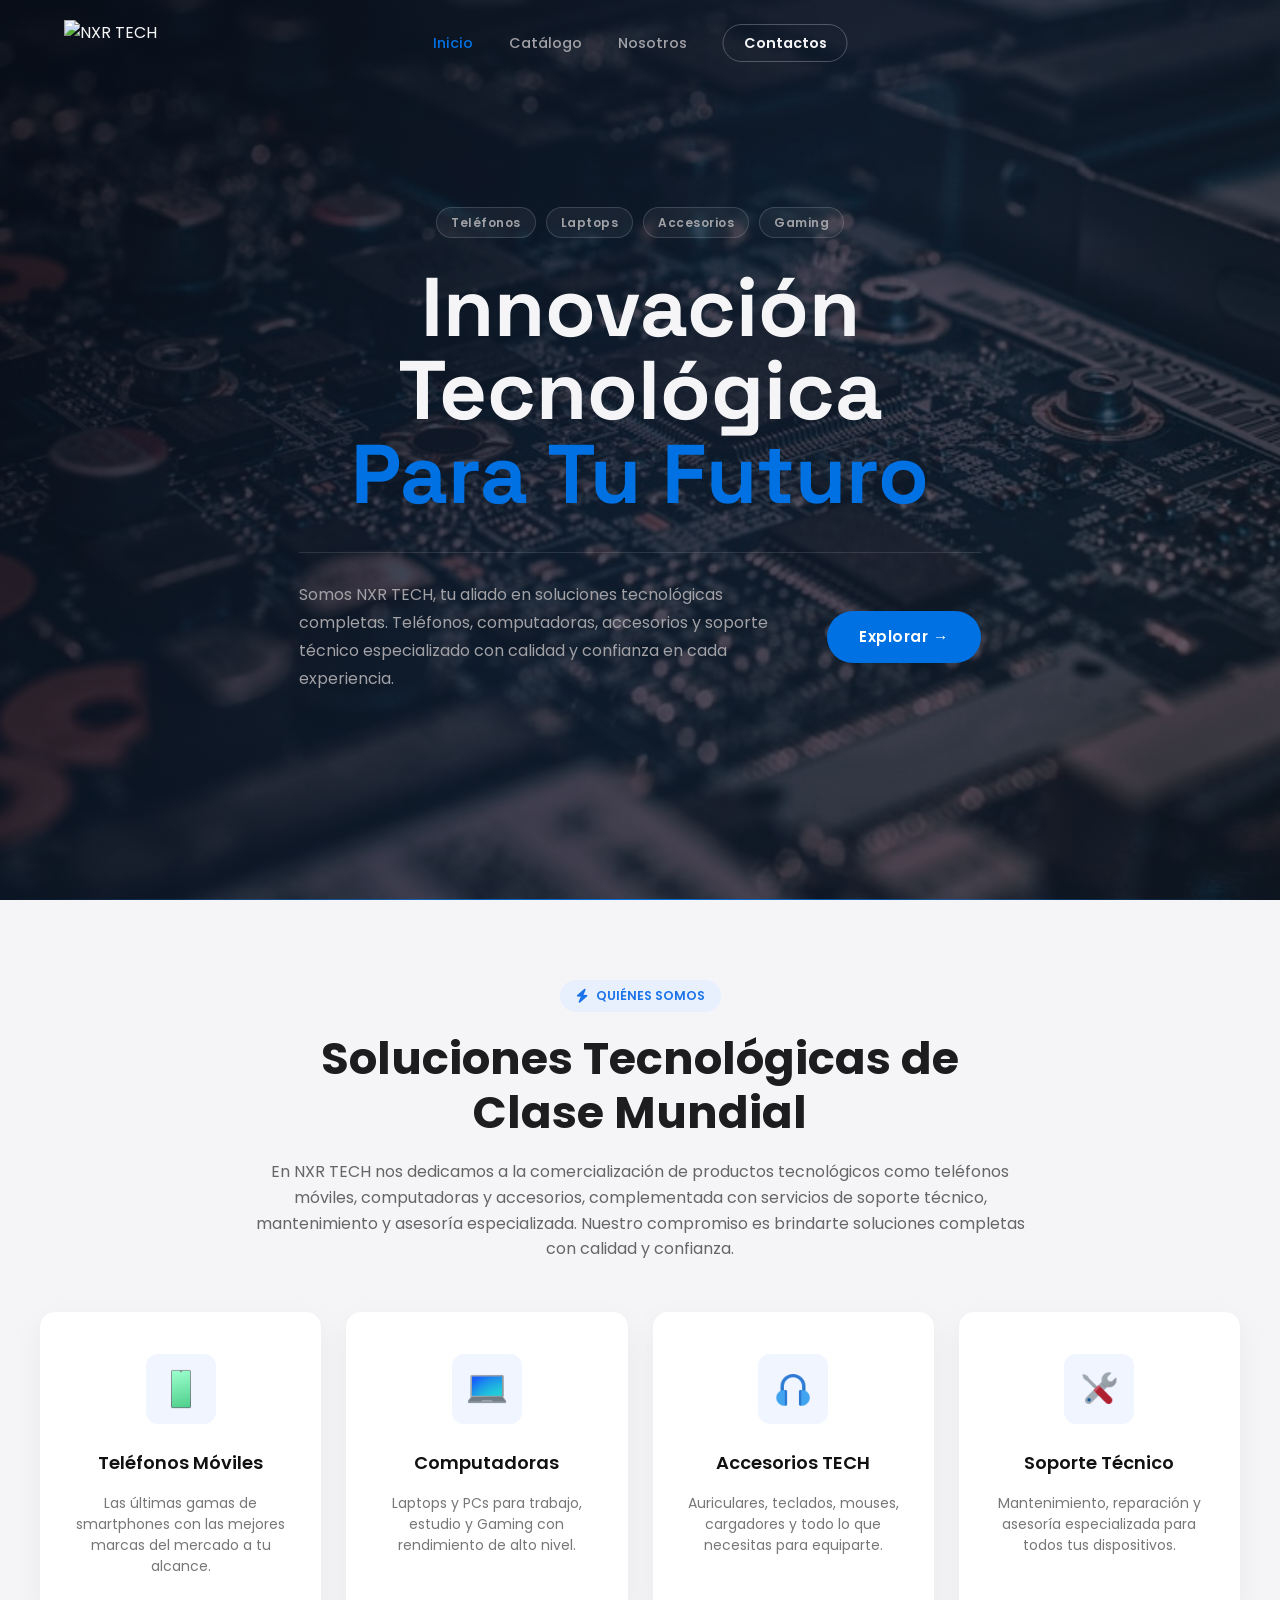
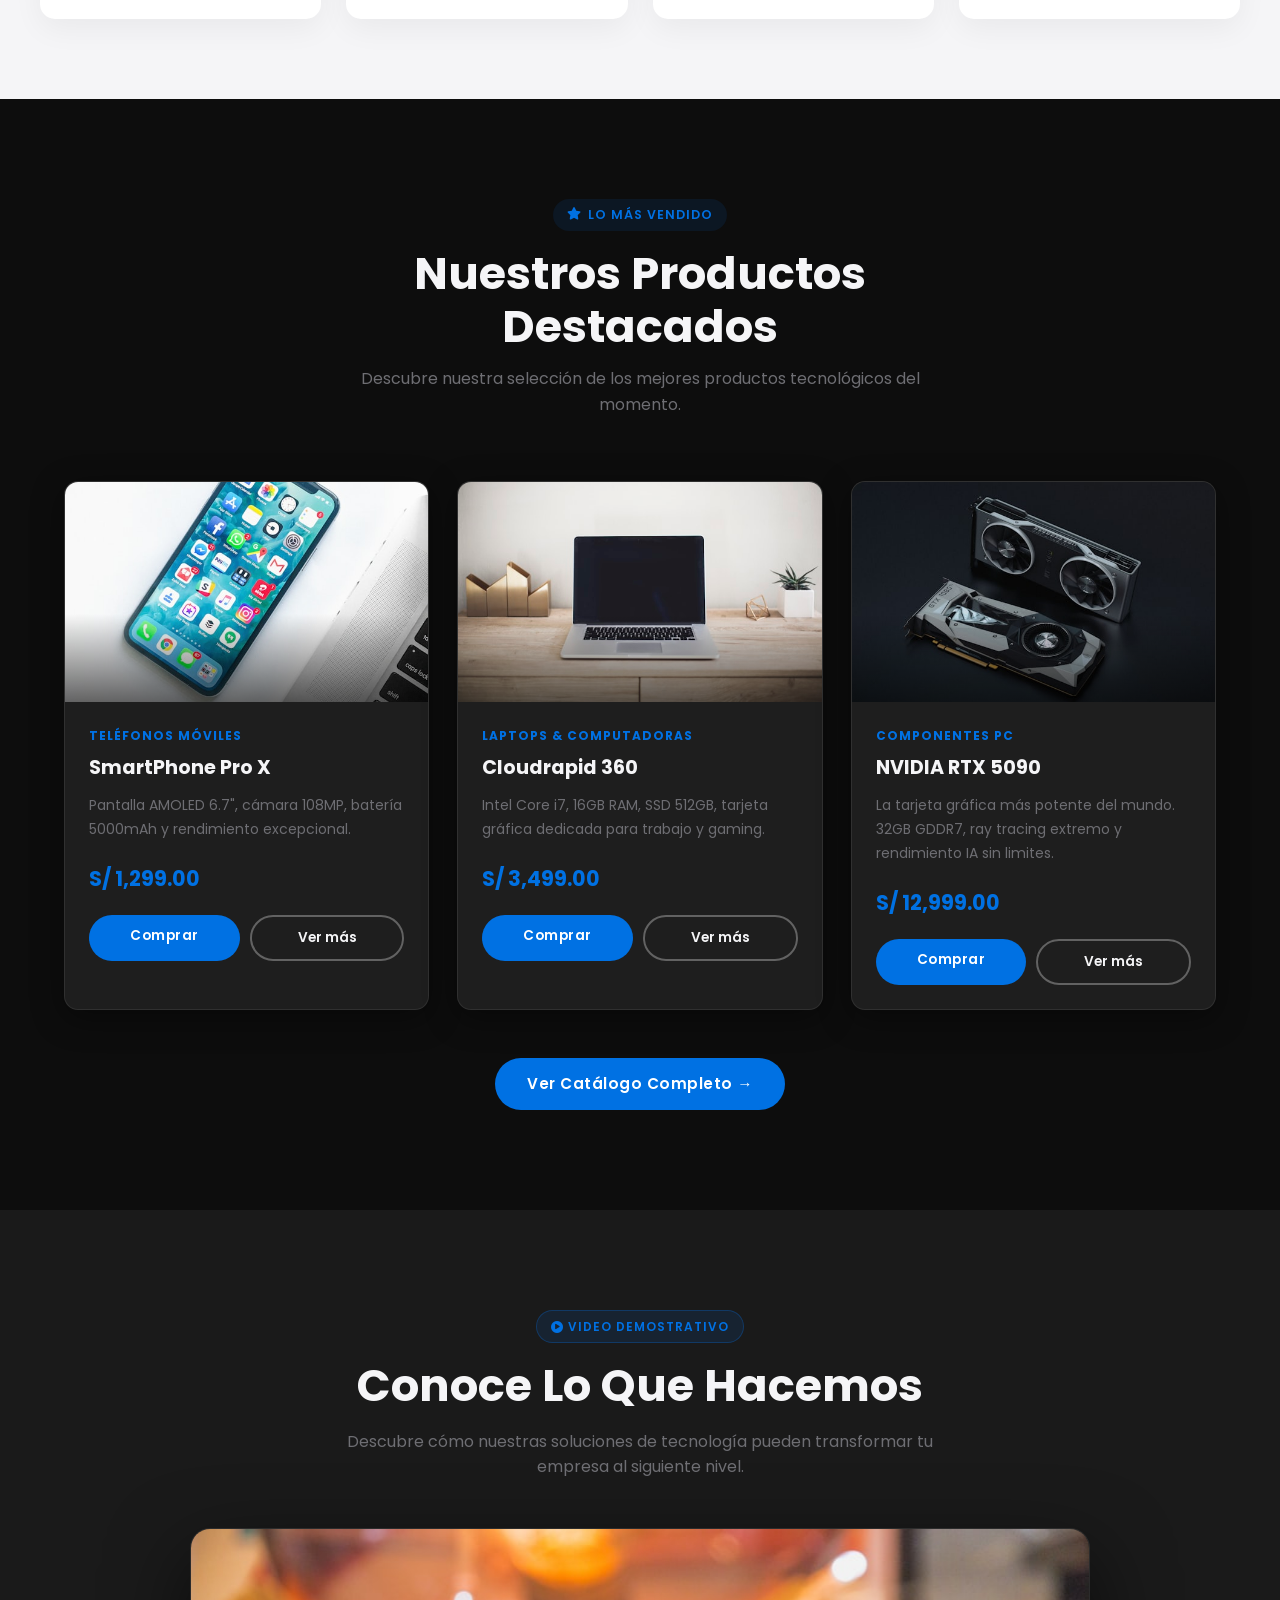
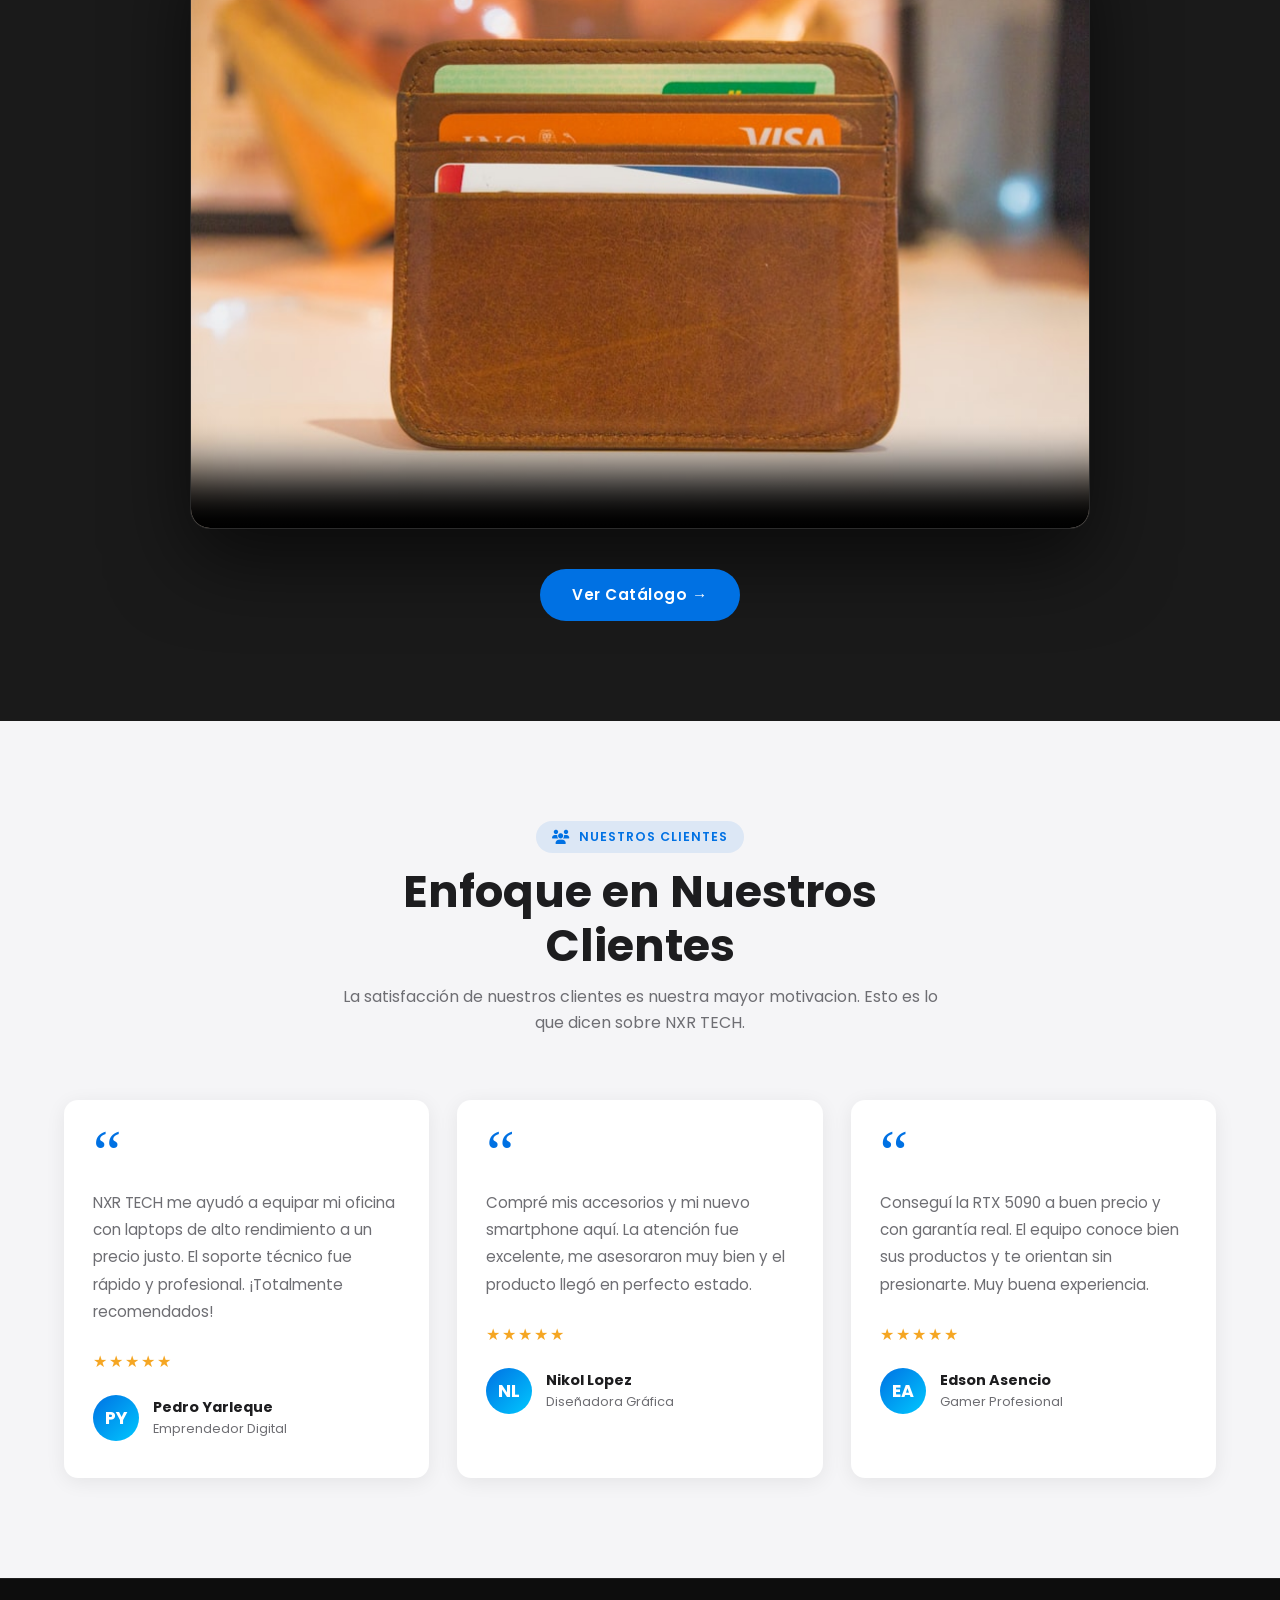
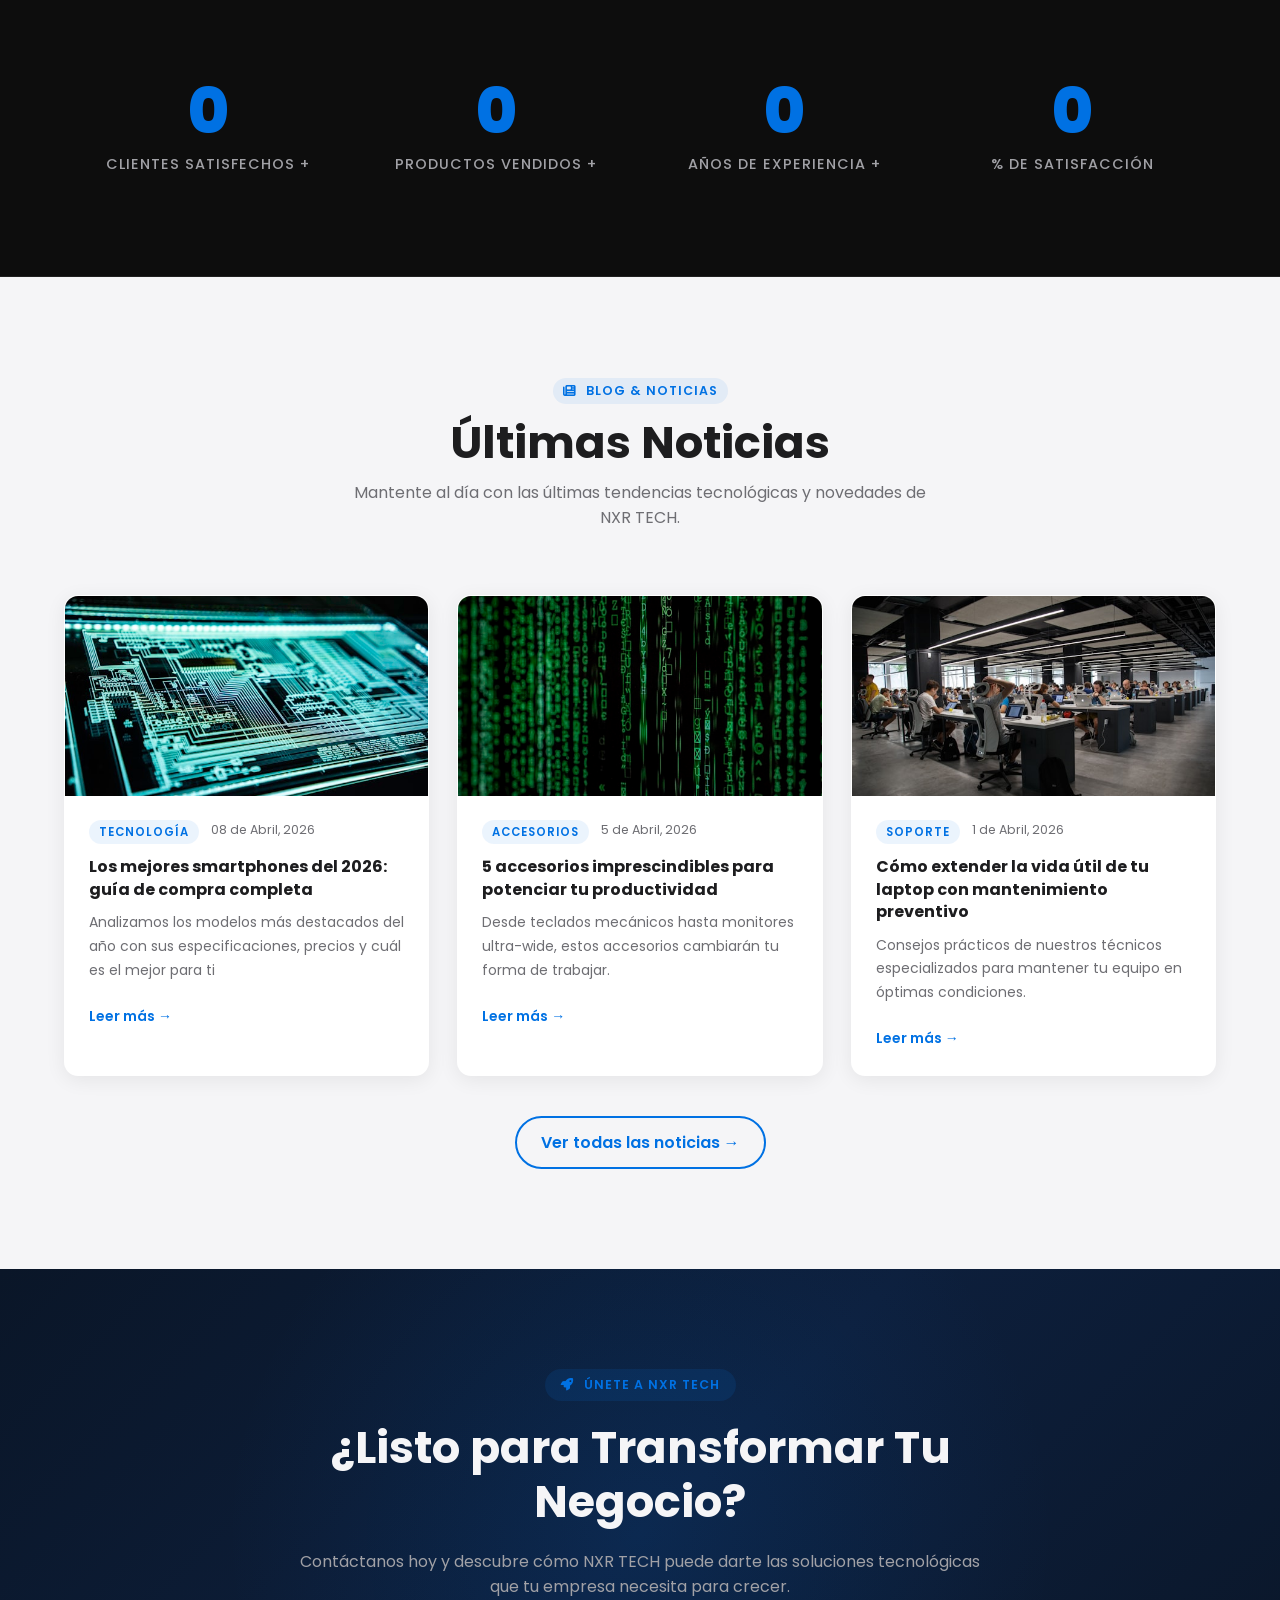
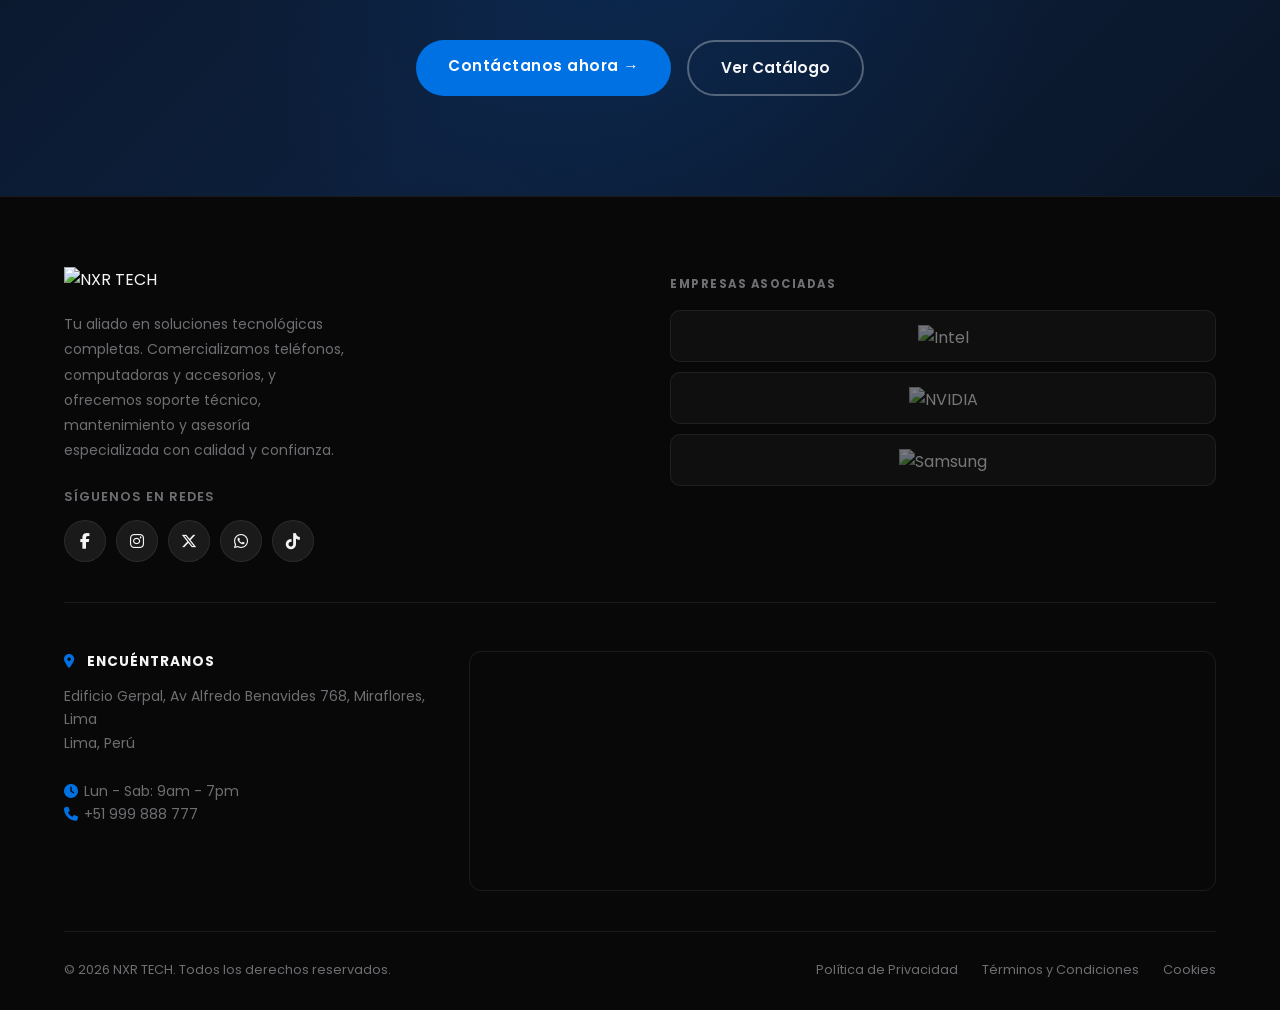
==== index.html @ 15d7ce22 "add: index.html redirect to inicio.html" ====
<!DOCTYPE html>
<html lang="es">
<head>
    <meta charset="UTF-8">
    <meta http-equiv="refresh" content="0;url=inicio.html">
    <title>NXR TECH</title>
</head>
<body>
    <script>window.location.replace("inicio.html");</script>
</body>
</html>
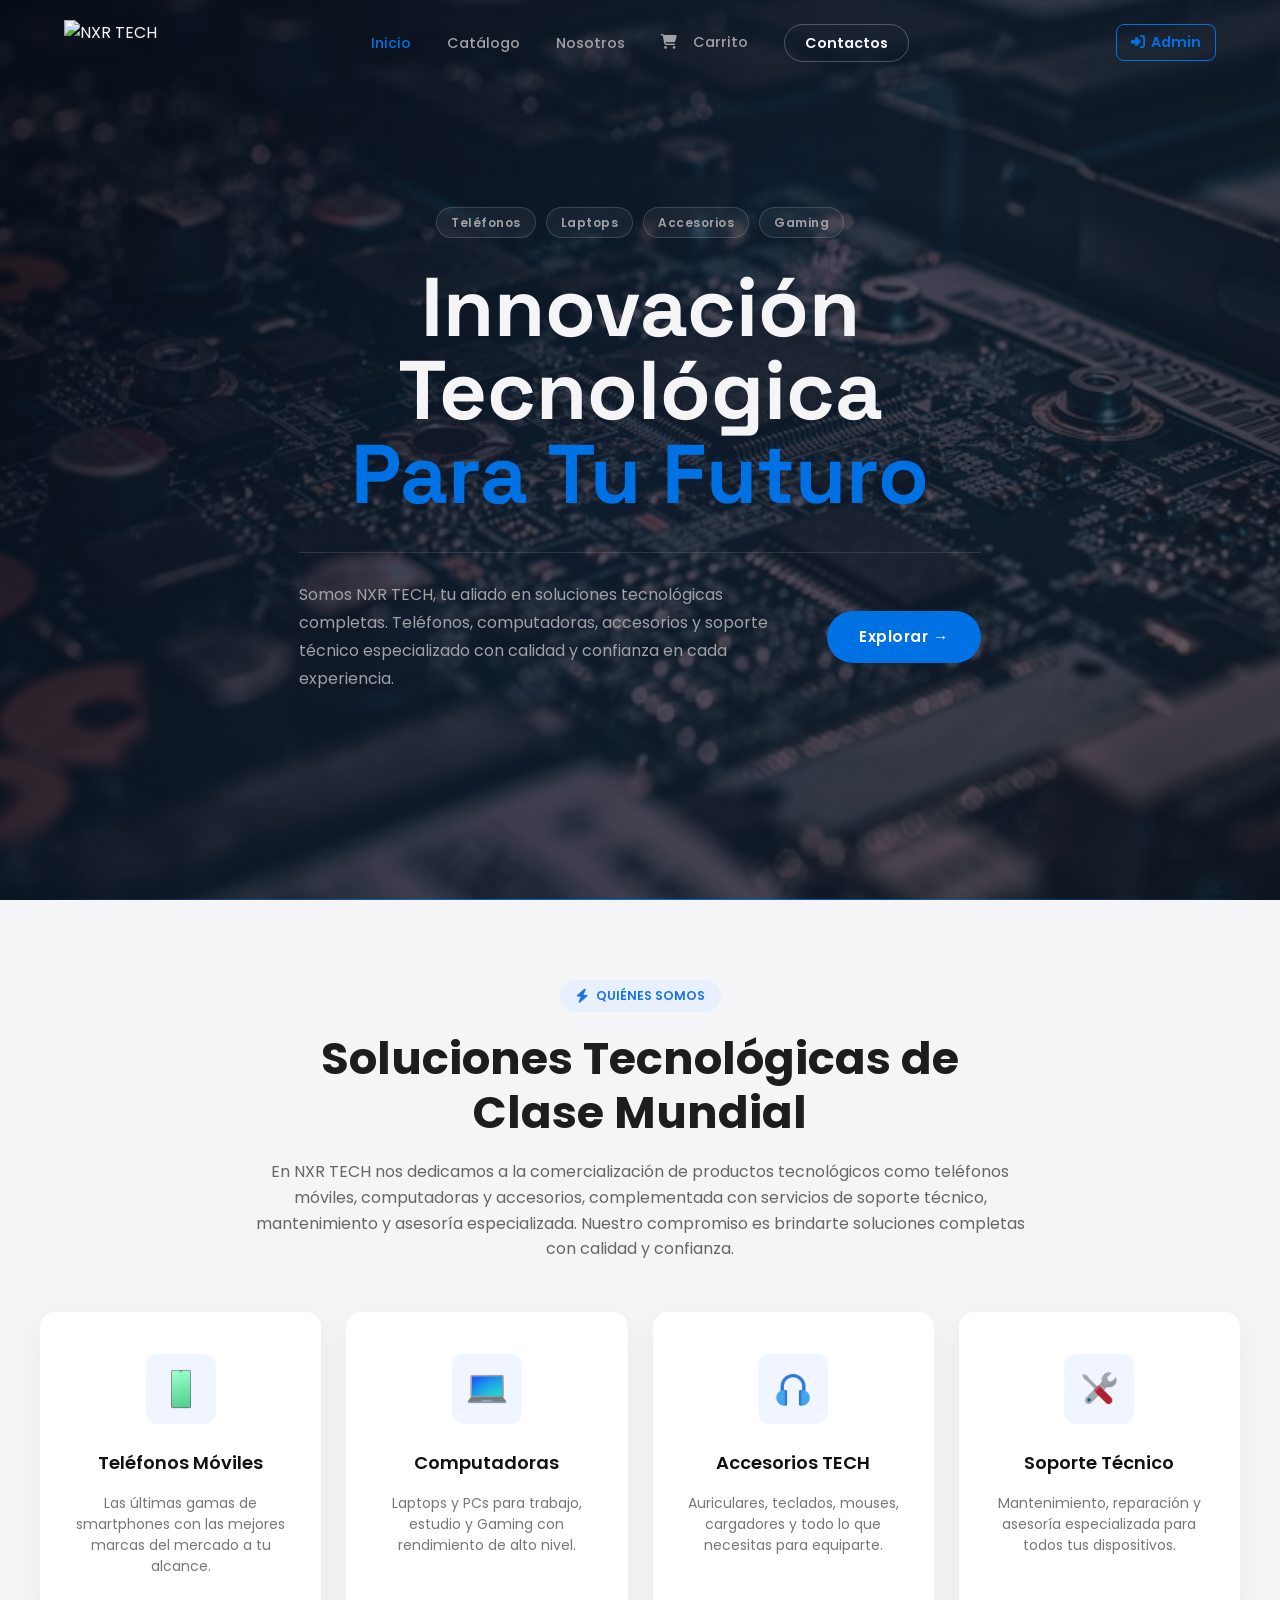
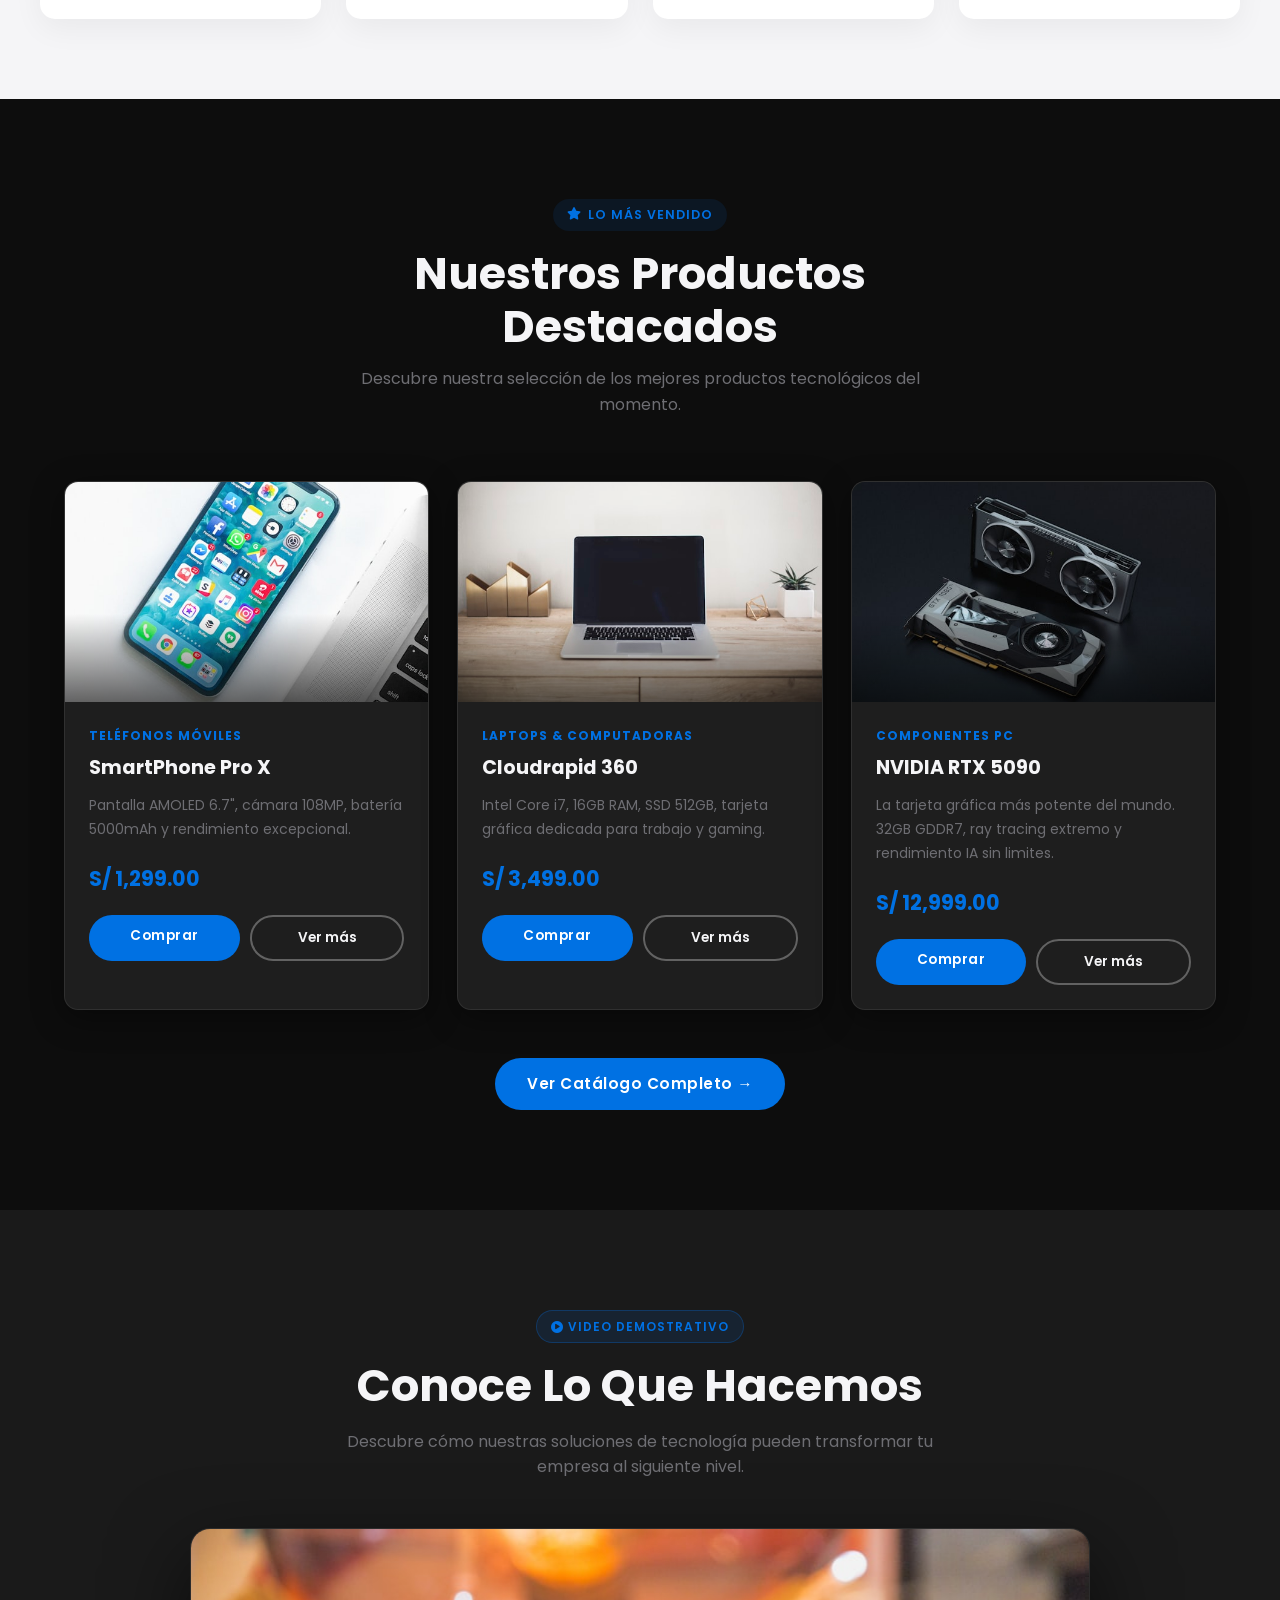
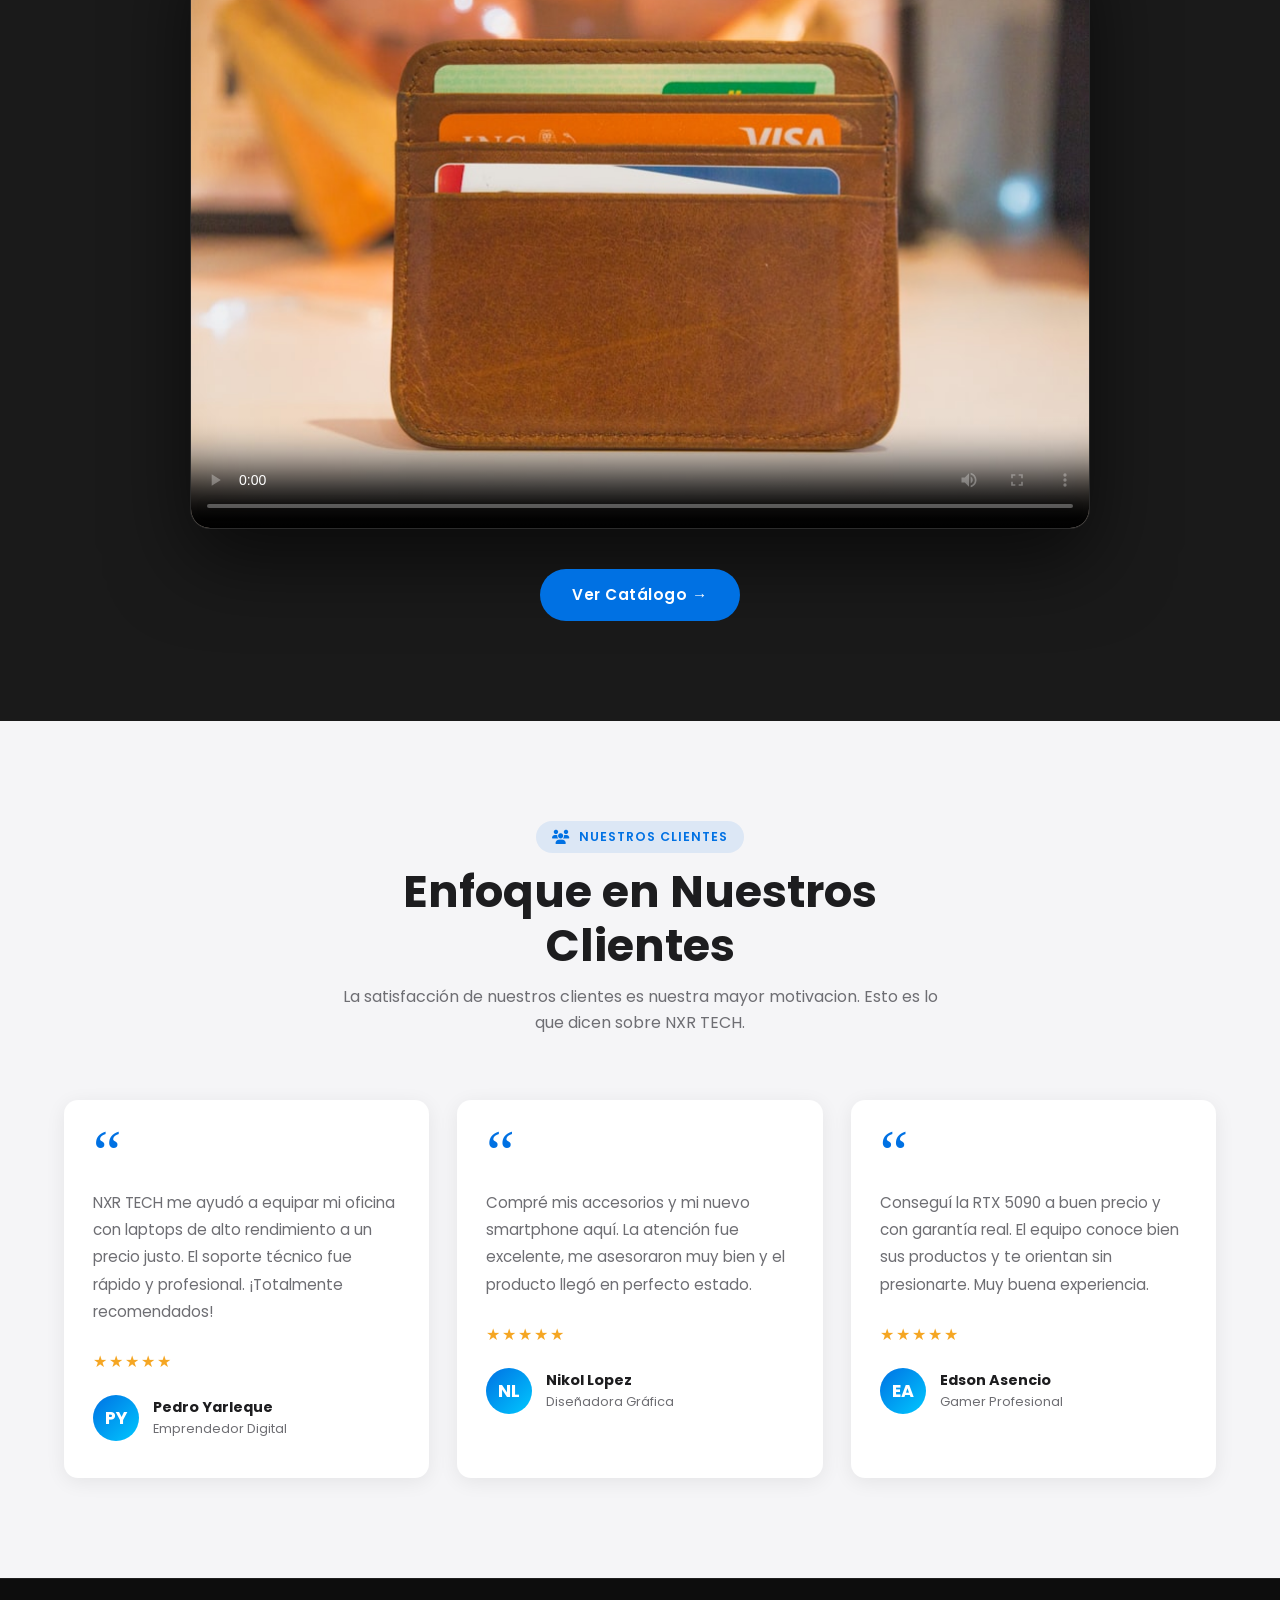
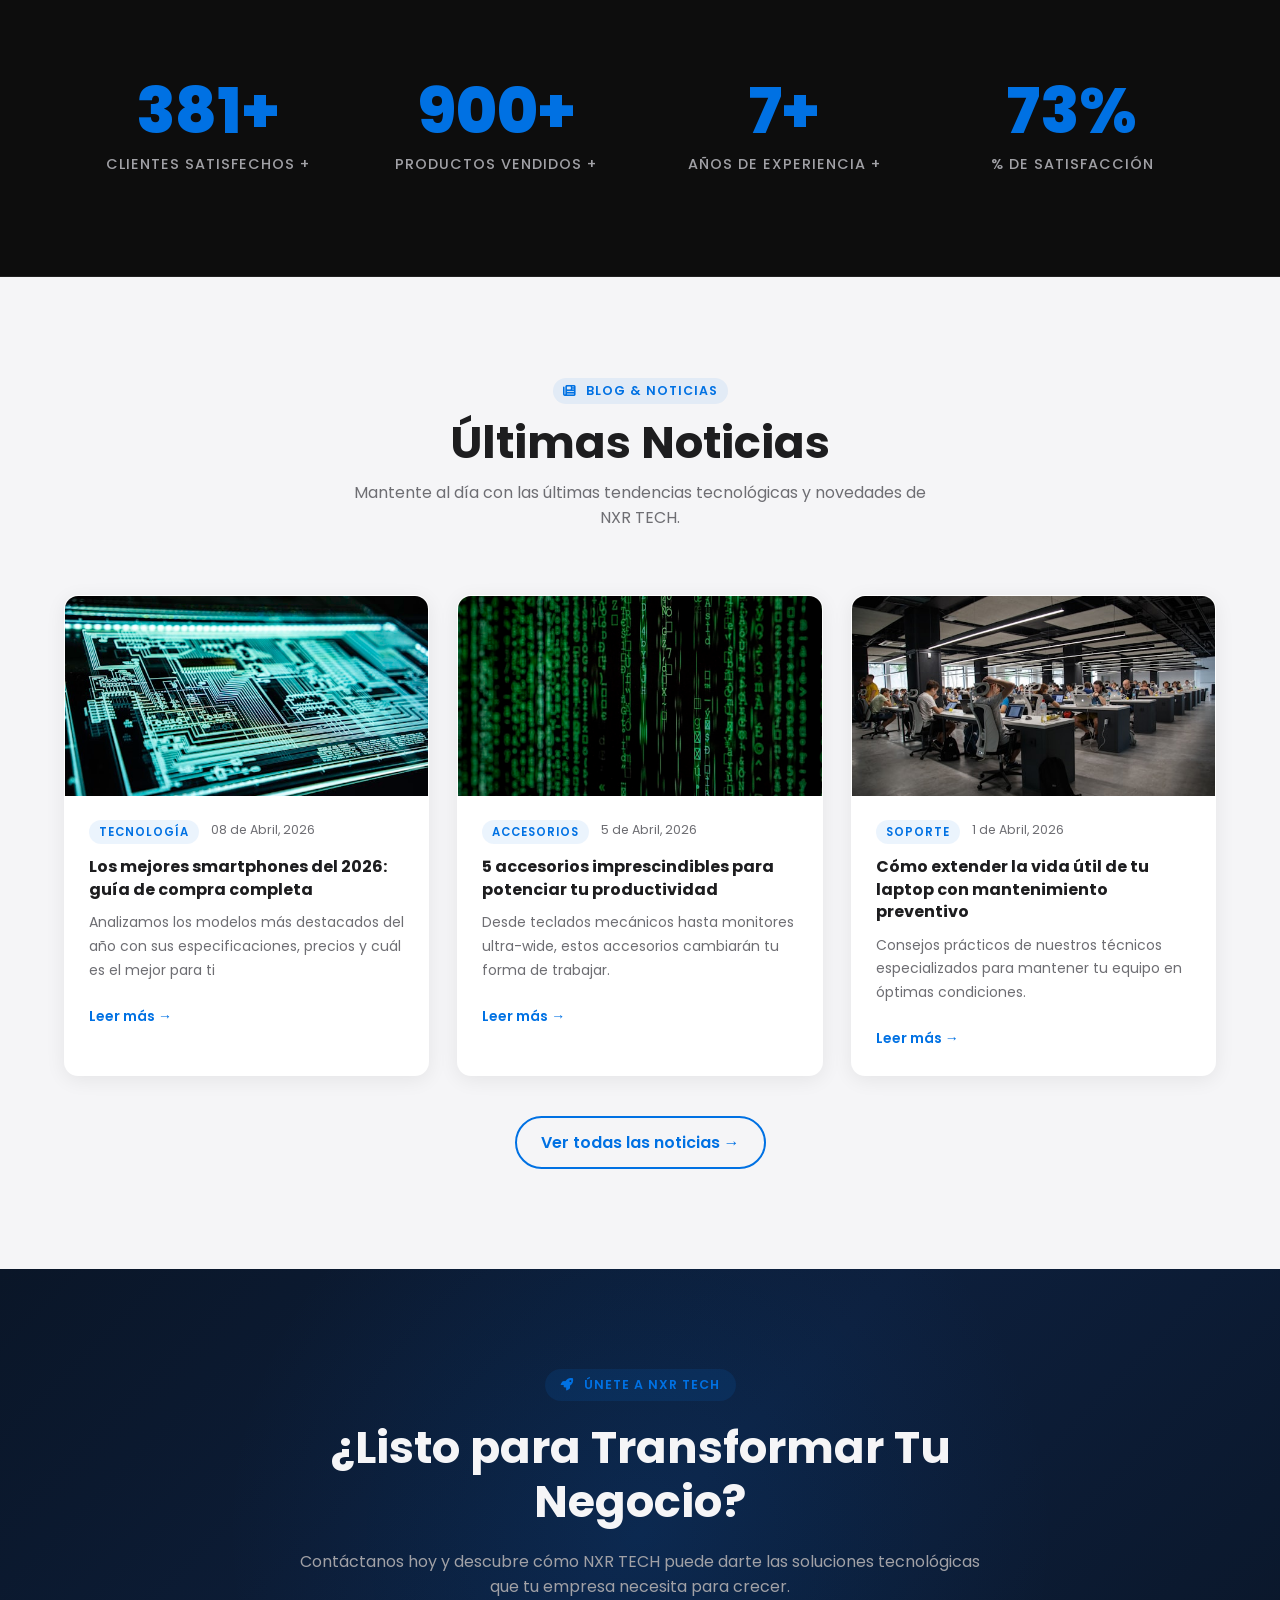
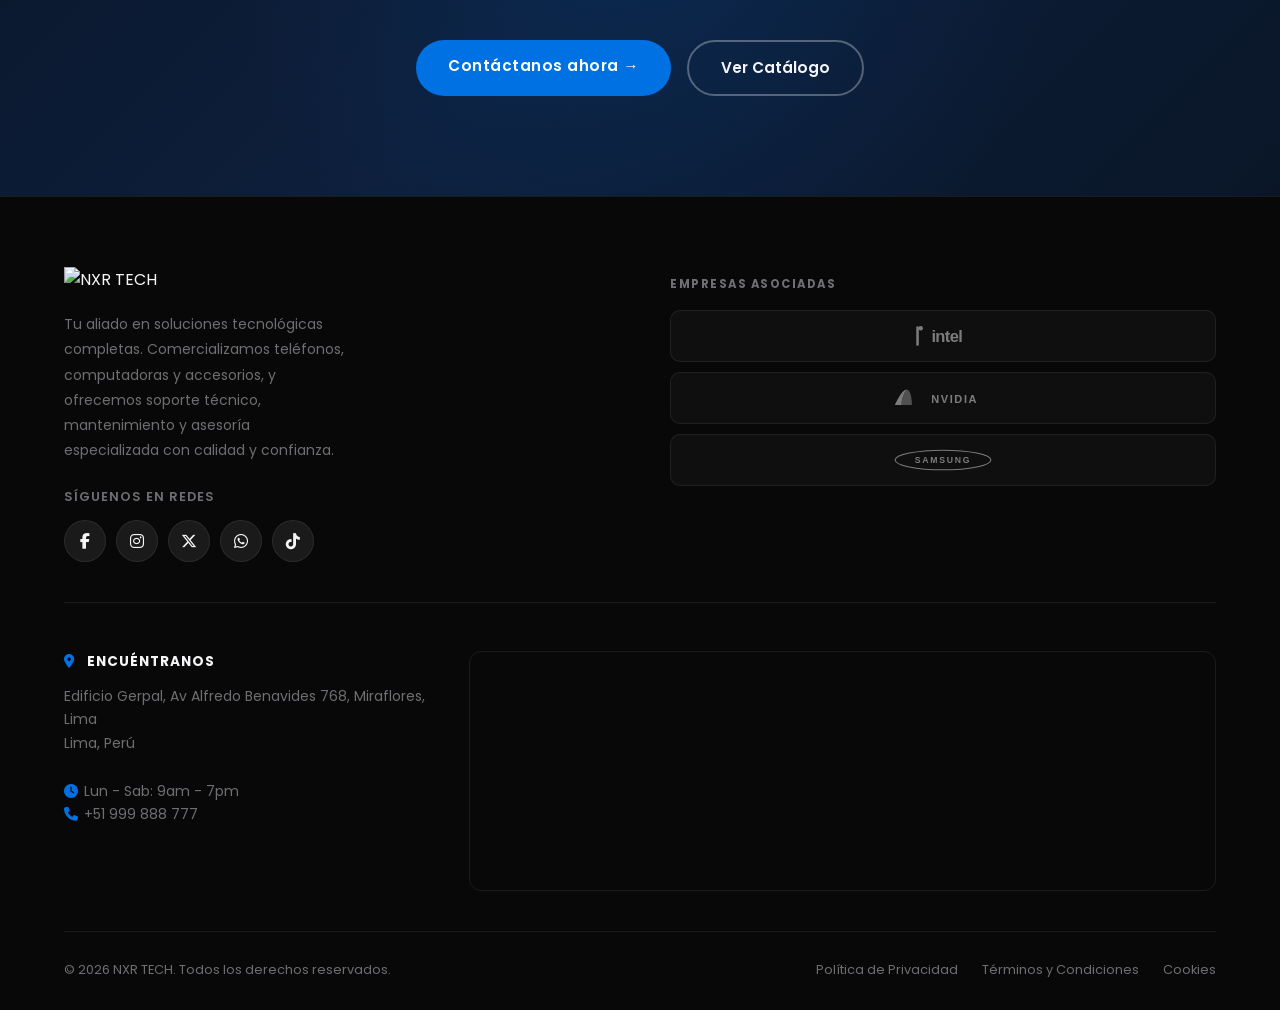
==== commit a2e62cc7: "Branch por revisar" ====
--- a/index.html
+++ b/index.html
@@ -1,11 +1,11 @@
-<!DOCTYPE html>
-<html lang="es">
-<head>
-    <meta charset="UTF-8">
-    <meta http-equiv="refresh" content="0;url=inicio.html">
-    <title>NXR TECH</title>
-</head>
-<body>
-    <script>window.location.replace("inicio.html");</script>
-</body>
-</html>
+<!DOCTYPE html>
+<html lang="es">
+<head>
+    <meta charset="UTF-8">
+    <meta http-equiv="refresh" content="0;url=inicio.html">
+    <title>NXR TECH</title>
+</head>
+<body>
+    <script>window.location.replace("inicio.html");</script>
+</body>
+</html>
